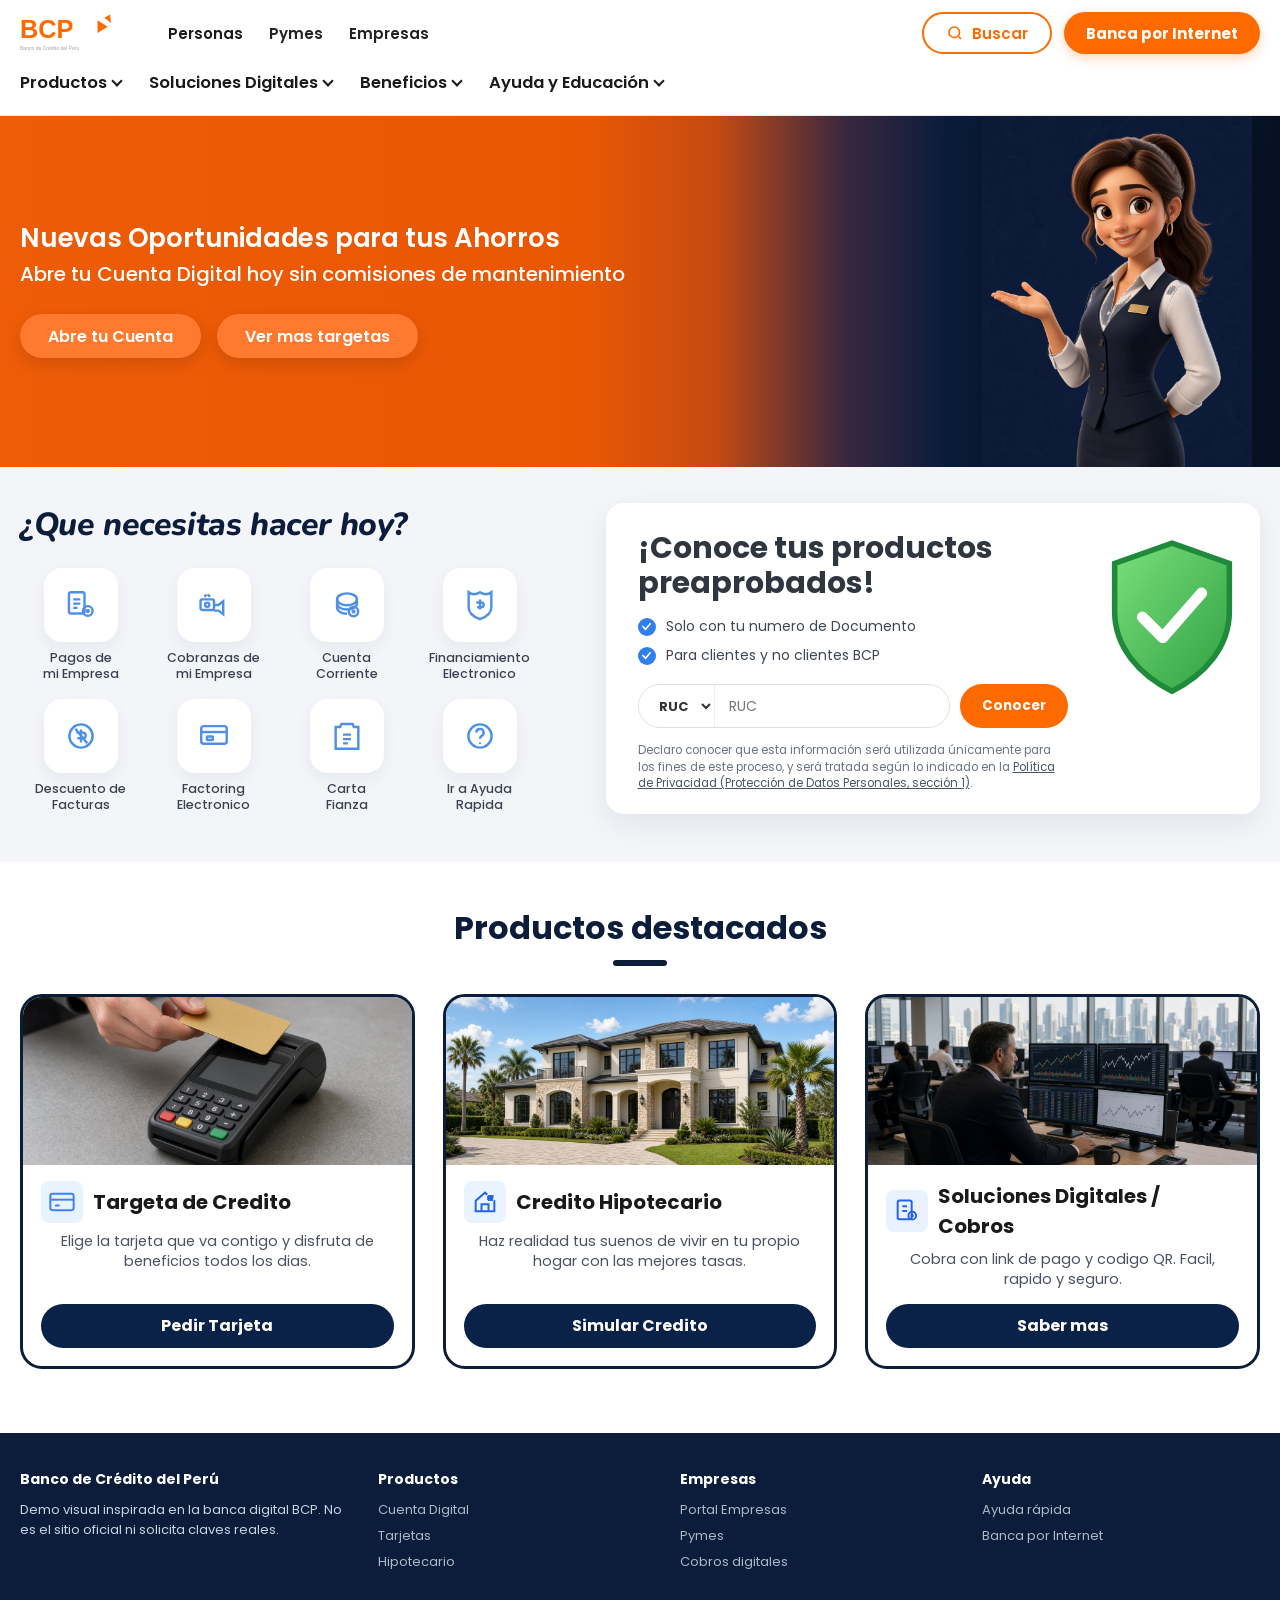
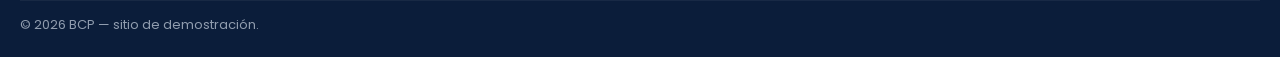
==== index.html @ edab6cb1 "Primer commit: subir sitio web" ====
<!DOCTYPE html>
<html lang="es">
<head>
  <meta charset="UTF-8" />
  <meta name="viewport" content="width=device-width, initial-scale=1.0" />
  <title>BCP | Banco de Crédito del Perú</title>
  <link rel="preconnect" href="https://fonts.googleapis.com" />
  <link rel="preconnect" href="https://fonts.gstatic.com" crossorigin />
  <link href="https://fonts.googleapis.com/css2?family=Nunito:ital,wght@0,700;0,800;1,800&family=Poppins:ital,wght@0,400;0,500;0,600;0,700;1,600&display=swap" rel="stylesheet" />
  <link rel="stylesheet" href="css/styles.css" />
</head>
<body>
  <header class="header">
    <div class="wrap">
      <div class="header-top">
        <a class="logo" href="index.html" aria-label="BCP">
          <svg viewBox="0 0 140 48" width="118" height="46" xmlns="http://www.w3.org/2000/svg">
            <text x="0" y="30" font-family="Arial Black, Arial, sans-serif" font-size="30" font-weight="900" fill="#FF6A00">BCP</text>
            <polygon points="92,9 104,16.5 92,24" fill="#FF6A00"/>
            <polygon points="100,6 107,2 108,12" fill="#FF6A00"/>
            <text x="0" y="44" font-family="Arial, sans-serif" font-size="6" fill="#A0A6AD">Banco de Crédito del Perú</text>
          </svg>
        </a>
        <nav class="seg-nav">
          <a href="index.html" class="is-active">Personas</a>
          <a href="pymes.html">Pymes</a>
          <a href="empresas.html">Empresas</a>
        </nav>
        <div class="header-actions">
          <button class="btn-search" type="button" data-open-search>
            <svg viewBox="0 0 24 24" fill="none" stroke="currentColor" stroke-width="2.2"><circle cx="11" cy="11" r="7"/><path d="M20 20l-3.2-3.2"/></svg>
            <span>Buscar</span>
          </button>
          <a class="btn-banca" href="banca.html">Banca por Internet</a>
          <button class="menu-toggle" type="button" aria-label="Menú">☰</button>
        </div>
      </div>
      <div class="header-bottom">
        <nav class="main-nav">
          <div class="nav-item" data-dropdown>
            <button class="nav-link" type="button">Productos <span class="chev"></span></button>
            <div class="dropdown">
              <a href="cuenta.html">Cuentas de ahorro</a>
              <a href="tarjetas.html">Tarjetas de crédito</a>
              <a href="hipotecario.html">Crédito hipotecario</a>
              <a href="cuenta.html">Cuenta corriente</a>
              <a href="cobros.html">Financiamiento</a>
            </div>
          </div>
          <div class="nav-item" data-dropdown>
            <button class="nav-link" type="button">Soluciones Digitales <span class="chev"></span></button>
            <div class="dropdown">
              <a href="cobros.html">Soluciones Digitales / Cobros</a>
              <a href="banca.html">Banca Móvil</a>
              <a href="cobros.html">Pagos y QR</a>
              <a href="cobros.html">Factoring electrónico</a>
            </div>
          </div>
          <div class="nav-item" data-dropdown>
            <button class="nav-link" type="button">Beneficios <span class="chev"></span></button>
            <div class="dropdown">
              <a href="tarjetas.html">Puntos y millas</a>
              <a href="tarjetas.html">Descuentos con tarjeta</a>
              <a href="cuenta.html">Cuenta digital sin mantenimiento</a>
            </div>
          </div>
          <div class="nav-item" data-dropdown>
            <button class="nav-link" type="button">Ayuda y Educación <span class="chev"></span></button>
            <div class="dropdown">
              <a href="ayuda.html">Ir a Ayuda Rápida</a>
              <a href="ayuda.html">Preguntas frecuentes</a>
              <a href="ayuda.html">Agencias y cajeros</a>
            </div>
          </div>
        </nav>
      </div>
    </div>
  </header>

  <section class="hero">
    <div class="wrap hero-inner">
      <div class="hero-copy">
        <h1>Nuevas Oportunidades para tus Ahorros</h1>
        <p>Abre tu Cuenta Digital hoy sin comisiones de mantenimiento</p>
        <div class="hero-actions">
          <a class="btn-hero" href="cuenta.html">Abre tu Cuenta</a>
          <a class="btn-hero" href="tarjetas.html">Ver mas targetas</a>
        </div>
      </div>
      <div class="hero-art">
        <img src="img/hero-asesora.png" alt="Asesora BCP" />
      </div>
    </div>
  </section>

  <section class="need">
    <div class="wrap need-grid">
      <div>
        <h2>¿Que necesitas  hacer hoy?</h2>
        <div class="tiles">
          <a class="tile" href="cobros.html">
            <span class="tile-icon">
              <svg viewBox="0 0 24 24"><rect x="3.5" y="3" width="11" height="15" rx="1.5"/><path d="M6.5 8h5M6.5 11h5M6.5 14h3"/><circle cx="16.8" cy="16.2" r="3.4"/><path d="M16.8 14.8v2.8M15.4 16.2h2.8"/></svg>
            </span>
            Pagos de<br />mi Empresa
          </a>
          <a class="tile" href="cobros.html">
            <span class="tile-icon">
              <svg viewBox="0 0 24 24"><rect x="2.5" y="8" width="9.5" height="7.5" rx="1.2"/><circle cx="7.2" cy="11.8" r="1.5"/><path d="M12 12h3.2l3.3-2.6v9.2L15.2 16H12"/><path d="M5.2 6.2l1.6-1.6M9.2 6.2L7.6 4.6"/></svg>
            </span>
            Cobranzas de<br />mi Empresa
          </a>
          <a class="tile" href="cuenta.html">
            <span class="tile-icon">
              <svg viewBox="0 0 24 24"><ellipse cx="12" cy="8" rx="7" ry="4.2"/><path d="M5 8v3c0 2.3 3.1 4.2 7 4.2s7-1.9 7-4.2V8"/><path d="M5 11v3c0 2.3 3.1 4.2 7 4.2"/><circle cx="16.6" cy="16.6" r="3.3"/><path d="M16.6 15.2v2.8M15.3 16.6h2.6"/></svg>
            </span>
            Cuenta<br />Corriente
          </a>
          <a class="tile" href="cobros.html">
            <span class="tile-icon">
              <svg viewBox="0 0 24 24"><path d="M12 3c3.2 2 5.5 2 8 0v10.5c0 4.2-3.4 6.8-8 8.5-4.6-1.7-8-4.3-8-8.5V3c2.5 2 4.8 2 8 0z"/><path d="M12 8.2v7M9.4 10.2h3.5a1.7 1.7 0 1 1 0 3.4H10"/></svg>
            </span>
            Financiamiento<br />Electronico
          </a>
          <a class="tile" href="cobros.html">
            <span class="tile-icon">
              <svg viewBox="0 0 24 24"><circle cx="12" cy="12" r="8.2"/><path d="M12 7.4v9.2M8.8 9.6h4.5a2 2 0 1 1 0 4H9.4"/><path d="M8 6.8l8.4 10.4"/></svg>
            </span>
            Descuento de<br />Facturas
          </a>
          <a class="tile" href="cobros.html">
            <span class="tile-icon">
              <svg viewBox="0 0 24 24"><rect x="3" y="5" width="18" height="12.5" rx="1.8"/><path d="M3 9.2h18"/><rect x="7" y="12.4" width="4.2" height="2.4" rx="0.4"/></svg>
            </span>
            Factoring<br />Electronico
          </a>
          <a class="tile" href="cobros.html">
            <span class="tile-icon">
              <svg viewBox="0 0 24 24"><path d="M8 3.5h8l.8 2.2H20v15.3H4V5.7h3.2z"/><path d="M9.2 11h5.6M9.2 14.2h5.6M9.2 17.2h3.4"/></svg>
            </span>
            Carta<br />Fianza
          </a>
          <a class="tile" href="ayuda.html">
            <span class="tile-icon">
              <svg viewBox="0 0 24 24"><circle cx="12" cy="12" r="8.2"/><path d="M9.4 9.6a2.6 2.6 0 1 1 3.8 2.3c-.8.5-1.2 1-1.2 2"/><circle cx="12" cy="17.1" r=".75" fill="currentColor" stroke="none"/></svg>
            </span>
            Ir a Ayuda<br />Rapida
          </a>
        </div>
      </div>

      <aside class="preapp">
        <div>
          <h3>¡Conoce tus productos<br />preaprobados!</h3>
          <ul>
            <li><span class="dot"><svg viewBox="0 0 12 12"><path d="M2 6l3 3 5-6" fill="none" stroke="#fff" stroke-width="1.8" stroke-linecap="round"/></svg></span> Solo con tu numero de Documento</li>
            <li><span class="dot"><svg viewBox="0 0 12 12"><path d="M2 6l3 3 5-6" fill="none" stroke="#fff" stroke-width="1.8" stroke-linecap="round"/></svg></span> Para clientes y no  clientes BCP</li>
          </ul>
          <form id="preapp-form">
            <div class="form-row">
              <div class="doc-combo">
                <select id="doc-type" aria-label="Tipo de documento">
                  <option>RUC</option>
                  <option>DNI</option>
                  <option>CE</option>
                </select>
                <input id="doc-num" type="text" placeholder="RUC" maxlength="11" />
              </div>
              <button class="btn-conocer" type="submit">Conocer</button>
            </div>
            <p class="legal">
              Declaro conocer que esta información será utilizada únicamente para los fines de este proceso, y será tratada según lo indicado en la
              <a href="ayuda.html">Política de Privacidad (Protección de Datos Personales, sección 1)</a>.
            </p>
            <div id="preapp-result" class="result"></div>
          </form>
        </div>
        <div class="shield" aria-hidden="true">
          <svg viewBox="0 0 160 180">
            <defs>
              <linearGradient id="g" x1="0" y1="0" x2="1" y2="1">
                <stop offset="0" stop-color="#7be07a"/>
                <stop offset="1" stop-color="#2ea043"/>
              </linearGradient>
            </defs>
            <path d="M80 8l62 22v52c0 38-26 68-62 86C44 150 18 120 18 82V30L80 8z" fill="url(#g)" stroke="#1f8a3a" stroke-width="6"/>
            <path d="M48 88l22 22 42-48" fill="none" stroke="#fff" stroke-width="12" stroke-linecap="round" stroke-linejoin="round"/>
          </svg>
        </div>
      </aside>
    </div>
  </section>

  <section class="featured">
    <div class="wrap">
      <h2>Productos destacados</h2>
      <div class="cards">
        <article class="card">
          <div class="card-photo"><img src="img/card-pos.jpg" alt="Pago con tarjeta" /></div>
          <div class="card-body">
            <div class="card-title">
              <span class="mini-icon" style="background:#e8f3ff">
                <svg width="28" height="28" viewBox="0 0 24 24" fill="none" stroke="#3b82f6" stroke-width="1.7"><rect x="2" y="5" width="20" height="14" rx="2"/><path d="M2 10h20"/><path d="M6 15h4"/></svg>
              </span>
              Targeta de Credito
            </div>
            <p>Elige la tarjeta que va contigo y disfruta de beneficios todos los dias.</p>
            <a class="btn-navy" href="tarjetas.html">Pedir Tarjeta</a>
          </div>
        </article>
        <article class="card">
          <div class="card-photo"><img src="img/card-casa.jpg" alt="Casa" /></div>
          <div class="card-body">
            <div class="card-title">
              <span class="mini-icon" style="background:#eaf4ff">
                <svg width="28" height="28" viewBox="0 0 24 24" fill="none" stroke="#2563eb" stroke-width="1.7"><path d="M4 11l8-7 8 7v9H4z"/><path d="M9 20v-6h6v6"/><circle cx="16.5" cy="8.5" r="3.2" fill="#3b82f6" stroke="#fff" stroke-width="1"/><text x="16.5" y="10" text-anchor="middle" font-size="4.2" fill="#fff" font-family="Arial">S/</text></svg>
              </span>
              Credito Hipotecario
            </div>
            <p>Haz realidad tus suenos de vivir en tu propio hogar con las mejores tasas.</p>
            <a class="btn-navy" href="hipotecario.html">Simular Credito</a>
          </div>
        </article>
        <article class="card">
          <div class="card-photo"><img src="img/card-oficina.jpg" alt="Oficina" /></div>
          <div class="card-body">
            <div class="card-title">
              <span class="mini-icon" style="background:#eaf2ff">
                <svg width="28" height="28" viewBox="0 0 24 24" fill="none" stroke="#2563eb" stroke-width="1.7"><rect x="4" y="3" width="12" height="16" rx="1.5"/><path d="M8 8h4M8 12h4"/><circle cx="16.5" cy="16" r="3.3"/><path d="M16.5 14.6v2.8M15.2 16h2.6"/></svg>
              </span>
              Soluciones Digitales / Cobros
            </div>
            <p>Cobra con link de pago y codigo QR. Facil, rapido y seguro.</p>
            <a class="btn-navy" href="cobros.html">Saber mas</a>
          </div>
        </article>
      </div>
    </div>
  </section>

  <footer>
    <div class="wrap">
      <div class="foot-grid">
        <div>
          <h4>Banco de Crédito del Perú</h4>
          <p>Demo visual inspirada en la banca digital BCP. No es el sitio oficial ni solicita claves reales.</p>
        </div>
        <div>
          <h4>Productos</h4>
          <a href="cuenta.html">Cuenta Digital</a>
          <a href="tarjetas.html">Tarjetas</a>
          <a href="hipotecario.html">Hipotecario</a>
        </div>
        <div>
          <h4>Empresas</h4>
          <a href="empresas.html">Portal Empresas</a>
          <a href="pymes.html">Pymes</a>
          <a href="cobros.html">Cobros digitales</a>
        </div>
        <div>
          <h4>Ayuda</h4>
          <a href="ayuda.html">Ayuda rápida</a>
          <a href="banca.html">Banca por Internet</a>
        </div>
      </div>
      <p class="foot-copy">© 2026 BCP — sitio de demostración.</p>
    </div>
  </footer>

  <div class="overlay" id="search-modal">
    <div class="modal">
      <button class="close-x" type="button" data-close="search-modal">×</button>
      <h3>Buscar</h3>
      <input class="search-input" id="search-q" type="search" placeholder="¿Qué estás buscando?" />
      <div class="search-hits">
        <a href="cuenta.html">Cuenta Digital sin mantenimiento</a>
        <a href="tarjetas.html">Tarjetas de crédito</a>
        <a href="hipotecario.html">Crédito hipotecario</a>
        <a href="cobros.html">Soluciones digitales y cobros</a>
        <a href="ayuda.html">Ayuda rápida</a>
      </div>
    </div>
  </div>
  <script src="js/main.js"></script>
</body>
</html>
---- css/styles.css ----
:root {
  --orange: #ff6a00;
  --orange-deep: #e85a04;
  --orange-mid: #f26522;
  --orange-btn: #ff7a2e;
  --orange-soft: #fff1e8;
  --navy: #0b1d3a;
  --navy-2: #0a2148;
  --navy-hero: #071428;
  --ink: #1c2333;
  --muted: #5c6573;
  --line: #e6e9ee;
  --bg: #f3f5f8;
  --white: #ffffff;
  --blue-icon: #4f8fe8;
  --green: #3cb54a;
  --radius: 14px;
  --shadow: 0 10px 28px rgba(15, 35, 70, 0.08);
  --header-h: 96px;
}

* { box-sizing: border-box; margin: 0; padding: 0; }
html { scroll-behavior: smooth; }
body {
  font-family: "Poppins", "Segoe UI", sans-serif;
  color: var(--ink);
  background: var(--white);
  min-height: 100vh;
}
img { max-width: 100%; display: block; }
a { color: inherit; text-decoration: none; }
button, input, select { font-family: inherit; }
.wrap {
  width: min(1240px, calc(100% - 40px));
  margin: 0 auto;
}

/* Header */
.header {
  position: sticky;
  top: 0;
  z-index: 50;
  background: var(--white);
  box-shadow: 0 1px 0 var(--line);
}
.header-top {
  display: flex;
  align-items: center;
  gap: 28px;
  padding: 10px 0 4px;
}
.logo {
  display: flex;
  align-items: center;
  flex-shrink: 0;
  width: 118px;
}
.logo img { width: 118px; height: 46px; object-fit: contain; }
.seg-nav {
  display: flex;
  gap: 22px;
  font-size: 15px;
  font-weight: 600;
  color: #222;
}
.seg-nav a { padding: 6px 2px; }
.seg-nav a:hover { color: var(--orange); }
.seg-nav a.is-active { color: #1a1a1a; }
.header-actions {
  margin-left: auto;
  display: flex;
  align-items: center;
  gap: 12px;
}
.btn-search {
  display: inline-flex;
  align-items: center;
  gap: 8px;
  height: 42px;
  padding: 0 22px;
  border: 2px solid var(--orange);
  border-radius: 999px;
  background: #fff;
  color: var(--orange);
  font-weight: 600;
  font-size: 15px;
  cursor: pointer;
}
.btn-search svg { width: 18px; height: 18px; }
.btn-banca {
  display: inline-flex;
  align-items: center;
  height: 42px;
  padding: 0 22px;
  border: 0;
  border-radius: 999px;
  background: var(--orange);
  color: #fff;
  font-weight: 700;
  font-size: 15px;
  cursor: pointer;
  box-shadow: 0 4px 12px rgba(255, 106, 0, 0.28);
}
.btn-banca:hover { filter: brightness(1.05); }

.header-bottom { padding: 2px 0 12px; }
.main-nav {
  display: flex;
  gap: 28px;
  align-items: center;
}
.nav-item { position: relative; }
.nav-item > button,
.nav-item > a.nav-link {
  background: none;
  border: 0;
  cursor: pointer;
  font-size: 16.5px;
  font-weight: 600;
  color: #1a1a1a;
  display: inline-flex;
  align-items: center;
  gap: 6px;
  padding: 8px 0;
}
.chev {
  width: 8px;
  height: 8px;
  margin-top: -4px;
  border-right: 2px solid #1a1a1a;
  border-bottom: 2px solid #1a1a1a;
  transform: rotate(45deg);
  display: inline-block;
}
.dropdown {
  position: absolute;
  top: calc(100% + 8px);
  left: 0;
  min-width: 240px;
  background: #fff;
  border-radius: 12px;
  box-shadow: 0 16px 40px rgba(10, 30, 60, 0.16);
  padding: 10px;
  display: none;
  border: 1px solid #edf0f4;
}
.nav-item.open .dropdown { display: block; }
.dropdown a {
  display: block;
  padding: 10px 12px;
  border-radius: 8px;
  font-size: 14px;
  font-weight: 500;
}
.dropdown a:hover { background: var(--orange-soft); color: var(--orange); }

.menu-toggle {
  display: none;
  margin-left: 8px;
  width: 42px;
  height: 42px;
  border: 1px solid var(--line);
  border-radius: 10px;
  background: #fff;
  cursor: pointer;
}

/* Hero */
.hero {
  position: relative;
  min-height: 300px;
  background: linear-gradient(90deg,
    #ee5c08 0%,
    #e95704 46%,
    #c44a12 56%,
    #3a2740 66%,
    #0a1c3a 74%,
    #071226 100%);
  overflow: hidden;
  color: #fff;
}
.hero-inner {
  display: grid;
  grid-template-columns: 1.05fr 0.95fr;
  min-height: 300px;
  align-items: center;
  position: relative;
  z-index: 2;
}
.hero-copy { padding: 54px 0 56px; max-width: 720px; }
.hero-copy h1 {
  font-size: 26px;
  font-weight: 600;
  letter-spacing: -0.2px;
  line-height: 1.3;
  margin-bottom: 6px;
  white-space: nowrap;
}
.hero-copy p {
  font-size: 20px;
  font-weight: 500;
  line-height: 1.35;
  margin-bottom: 26px;
  white-space: nowrap;
}
.hero-actions { display: flex; gap: 16px; flex-wrap: wrap; }
.btn-hero {
  display: inline-flex;
  align-items: center;
  justify-content: center;
  height: 44px;
  padding: 0 28px;
  border-radius: 999px;
  background: #ff7a2e;
  color: #fff;
  font-weight: 600;
  font-size: 16px;
  border: 0;
  box-shadow: 0 6px 16px rgba(0,0,0,0.12);
}
.btn-hero:hover { filter: brightness(1.08); }
.hero-art {
  position: relative;
  height: 100%;
  min-height: 300px;
  display: flex;
  align-items: flex-end;
  justify-content: flex-end;
}
.hero-art img {
  height: 360px;
  width: auto;
  object-fit: contain;
  object-position: bottom right;
  margin-right: 8px;
  margin-bottom: -8px;
  filter: drop-shadow(0 10px 18px rgba(0,0,0,0.28));
}

/* Quick + preaprobados */
.need {
  background: var(--bg);
  padding: 36px 0 48px;
}
.need-grid {
  display: grid;
  grid-template-columns: 0.92fr 1.08fr;
  gap: 28px;
  align-items: start;
}
.need h2 {
  font-family: "Nunito", "Poppins", sans-serif;
  font-style: italic;
  font-weight: 800;
  font-size: 32px;
  color: var(--navy);
  margin-bottom: 22px;
  letter-spacing: -0.4px;
}
.tiles {
  display: grid;
  grid-template-columns: repeat(4, 1fr);
  gap: 18px 12px;
  max-width: 520px;
}
.tile {
  display: flex;
  flex-direction: column;
  align-items: center;
  text-align: center;
  gap: 8px;
  color: #3a4250;
  font-size: 12.5px;
  font-weight: 500;
  line-height: 1.25;
  background: none;
  border: 0;
  cursor: pointer;
}
.tile:hover .tile-icon { transform: translateY(-2px); box-shadow: 0 10px 18px rgba(79,143,232,0.18); }
.tile-icon {
  width: 74px;
  height: 74px;
  border-radius: 18px;
  background: #fff;
  box-shadow: 0 6px 16px rgba(20, 40, 80, 0.06);
  display: grid;
  place-items: center;
  color: var(--blue-icon);
  transition: 0.2s ease;
}
.tile-icon svg { width: 34px; height: 34px; stroke: currentColor; fill: none; stroke-width: 1.7; }

.preapp {
  background: #fff;
  border-radius: 18px;
  box-shadow: var(--shadow);
  padding: 28px 28px 22px 32px;
  display: grid;
  grid-template-columns: 1fr 170px;
  gap: 8px;
  min-height: 280px;
  position: relative;
  overflow: hidden;
}
.preapp h3 {
  font-size: 30px;
  font-weight: 700;
  color: #2f3640;
  line-height: 1.15;
  margin-bottom: 16px;
}
.preapp ul { list-style: none; margin-bottom: 18px; }
.preapp li {
  display: flex;
  align-items: center;
  gap: 10px;
  font-size: 14px;
  color: #3e4653;
  margin-bottom: 8px;
}
.dot {
  width: 18px;
  height: 18px;
  border-radius: 50%;
  background: #2f80ed;
  color: #fff;
  display: grid;
  place-items: center;
  flex-shrink: 0;
}
.dot svg { width: 11px; height: 11px; }
.form-row {
  display: flex;
  align-items: center;
  gap: 10px;
  margin-bottom: 14px;
  max-width: 430px;
}
.doc-combo {
  display: flex;
  flex: 1;
  height: 44px;
  border: 1.5px solid #d8dee6;
  border-radius: 999px;
  overflow: hidden;
  background: #fff;
}
.doc-combo select {
  border: 0;
  background: #fff;
  padding: 0 10px 0 16px;
  font-weight: 700;
  font-size: 13px;
  color: #333;
  outline: none;
  border-right: 1px solid #eee;
}
.doc-combo input {
  flex: 1;
  border: 0;
  padding: 0 14px;
  outline: none;
  font-size: 14px;
  color: #888;
  min-width: 0;
}
.btn-conocer {
  height: 44px;
  padding: 0 22px;
  border: 0;
  border-radius: 999px;
  background: var(--orange);
  color: #fff;
  font-weight: 700;
  cursor: pointer;
  white-space: nowrap;
}
.legal {
  font-size: 11.5px;
  line-height: 1.45;
  color: #6a7380;
  max-width: 430px;
}
.legal a { text-decoration: underline; color: #4a5563; }
.shield {
  align-self: start;
  justify-self: end;
  margin-top: 4px;
}
.shield svg { width: 148px; height: 168px; }

/* Featured */
.featured {
  padding: 42px 0 64px;
  background: #fff;
}
.featured h2 {
  text-align: center;
  font-size: 32px;
  font-weight: 700;
  color: var(--navy);
  margin-bottom: 8px;
}
.featured h2::after {
  content: "";
  display: block;
  width: 54px;
  height: 6px;
  background: var(--navy);
  border-radius: 6px;
  margin: 8px auto 28px;
}
.cards {
  display: grid;
  grid-template-columns: repeat(3, 1fr);
  gap: 28px;
}
.card {
  border: 3px solid var(--navy);
  border-radius: 22px;
  overflow: hidden;
  background: #fff;
  display: flex;
  flex-direction: column;
  min-height: 100%;
}
.card-photo {
  height: 168px;
  overflow: hidden;
}
.card-photo img {
  width: 100%;
  height: 100%;
  object-fit: cover;
}
.card-body {
  padding: 16px 18px 18px;
  display: flex;
  flex-direction: column;
  gap: 8px;
  flex: 1;
}
.card-title {
  display: flex;
  align-items: center;
  gap: 10px;
  font-size: 20px;
  font-weight: 700;
  color: #1a1a1a;
}
.mini-icon {
  width: 42px;
  height: 42px;
  border-radius: 8px;
  display: grid;
  place-items: center;
  flex-shrink: 0;
}
.card p {
  font-size: 14.5px;
  color: #4a5160;
  line-height: 1.4;
  text-align: center;
  padding: 0 8px 6px;
}
.btn-navy {
  margin-top: auto;
  display: flex;
  align-items: center;
  justify-content: center;
  height: 44px;
  border-radius: 999px;
  background: var(--navy-2);
  color: #fff;
  font-weight: 700;
  font-size: 16px;
}
.btn-navy:hover { filter: brightness(1.15); }

/* Inner pages */
.page-hero {
  background: linear-gradient(90deg, #e85a04 0%, #0b1d3a 100%);
  color: #fff;
  padding: 42px 0;
}
.page-hero h1 { font-size: 32px; font-weight: 700; margin-bottom: 8px; }
.page-hero p { font-size: 16px; opacity: 0.95; max-width: 640px; }
.panel {
  width: min(720px, calc(100% - 48px));
  margin: -28px auto 56px;
  background: #fff;
  border-radius: 18px;
  box-shadow: var(--shadow);
  padding: 28px;
  position: relative;
}
.field { margin-bottom: 16px; }
.field label { display: block; font-size: 13px; font-weight: 600; margin-bottom: 6px; }
.field input, .field select, .field textarea {
  width: 100%;
  height: 46px;
  border: 1.5px solid #d8dee6;
  border-radius: 12px;
  padding: 0 14px;
  font-size: 15px;
  outline: none;
}
.field textarea { height: 100px; padding: 12px 14px; resize: vertical; }
.field input:focus, .field select:focus, .field textarea:focus { border-color: var(--orange); }
.btn-primary {
  height: 48px;
  width: 100%;
  border: 0;
  border-radius: 999px;
  background: var(--orange);
  color: #fff;
  font-weight: 700;
  font-size: 16px;
  cursor: pointer;
}
.note {
  margin-top: 14px;
  font-size: 13px;
  color: var(--muted);
}
.result {
  display: none;
  margin-top: 16px;
  padding: 14px 16px;
  border-radius: 12px;
  background: #eefaf0;
  color: #1e7a32;
  font-weight: 600;
}
.result.show { display: block; }
.login-box { width: min(420px, calc(100% - 48px)); margin: -36px auto 80px; }
.login-tabs { display: flex; margin-bottom: 18px; border-bottom: 1px solid var(--line); }
.login-tabs button {
  flex: 1;
  background: none;
  border: 0;
  padding: 12px;
  font-weight: 600;
  cursor: pointer;
  color: var(--muted);
}
.login-tabs button.active { color: var(--orange); border-bottom: 2px solid var(--orange); }

footer {
  background: var(--navy);
  color: #c9d3e0;
  padding: 36px 0 22px;
  font-size: 13px;
}
.foot-grid {
  display: grid;
  grid-template-columns: 1.2fr repeat(3, 1fr);
  gap: 24px;
  margin-bottom: 22px;
}
footer h4 { color: #fff; margin-bottom: 10px; font-size: 14px; }
footer a { display: block; margin: 6px 0; opacity: 0.85; }
footer a:hover { color: var(--orange); opacity: 1; }
.foot-copy { border-top: 1px solid rgba(255,255,255,0.08); padding-top: 14px; opacity: 0.7; }

/* Overlays */
.overlay {
  position: fixed;
  inset: 0;
  background: rgba(8, 18, 36, 0.55);
  display: none;
  place-items: center;
  z-index: 80;
  padding: 24px;
}
.overlay.open { display: grid; }
.modal {
  width: min(520px, 100%);
  background: #fff;
  border-radius: 18px;
  padding: 22px;
  box-shadow: 0 20px 50px rgba(0,0,0,0.25);
}
.modal h3 { margin-bottom: 12px; }
.search-input {
  width: 100%;
  height: 48px;
  border: 1.5px solid #d8dee6;
  border-radius: 12px;
  padding: 0 14px;
  font-size: 15px;
}
.search-hits { margin-top: 12px; }
.search-hits a {
  display: block;
  padding: 10px 8px;
  border-bottom: 1px solid #f0f2f5;
  font-size: 14px;
}
.search-hits a:hover { color: var(--orange); }
.close-x {
  float: right;
  border: 0;
  background: none;
  font-size: 22px;
  cursor: pointer;
  line-height: 1;
}

@media (max-width: 980px) {
  .hero-inner, .need-grid, .cards, .foot-grid { grid-template-columns: 1fr; }
  .hero-art { display: none; }
  .hero-copy h1, .hero-copy p { white-space: normal; }
  .hero { min-height: auto; background: linear-gradient(180deg, #e85a04, #0b1d3a); }
  .preapp { grid-template-columns: 1fr; }
  .shield { display: none; }
  .tiles { max-width: none; }
  .menu-toggle { display: grid; place-items: center; }
  .header-bottom { display: none; }
  .header-bottom.open { display: block; padding-bottom: 16px; }
  .main-nav { flex-direction: column; align-items: flex-start; gap: 4px; }
  .dropdown { position: static; box-shadow: none; display: none; }
  .nav-item.open .dropdown { display: block; }
  .seg-nav { display: none; }
}

@media (max-width: 640px) {
  .tiles { grid-template-columns: repeat(2, 1fr); }
  .header-actions { gap: 8px; }
  .btn-search span { display: none; }
  .hero-copy h1 { font-size: 22px; }
  .hero-copy p { font-size: 16px; }
}
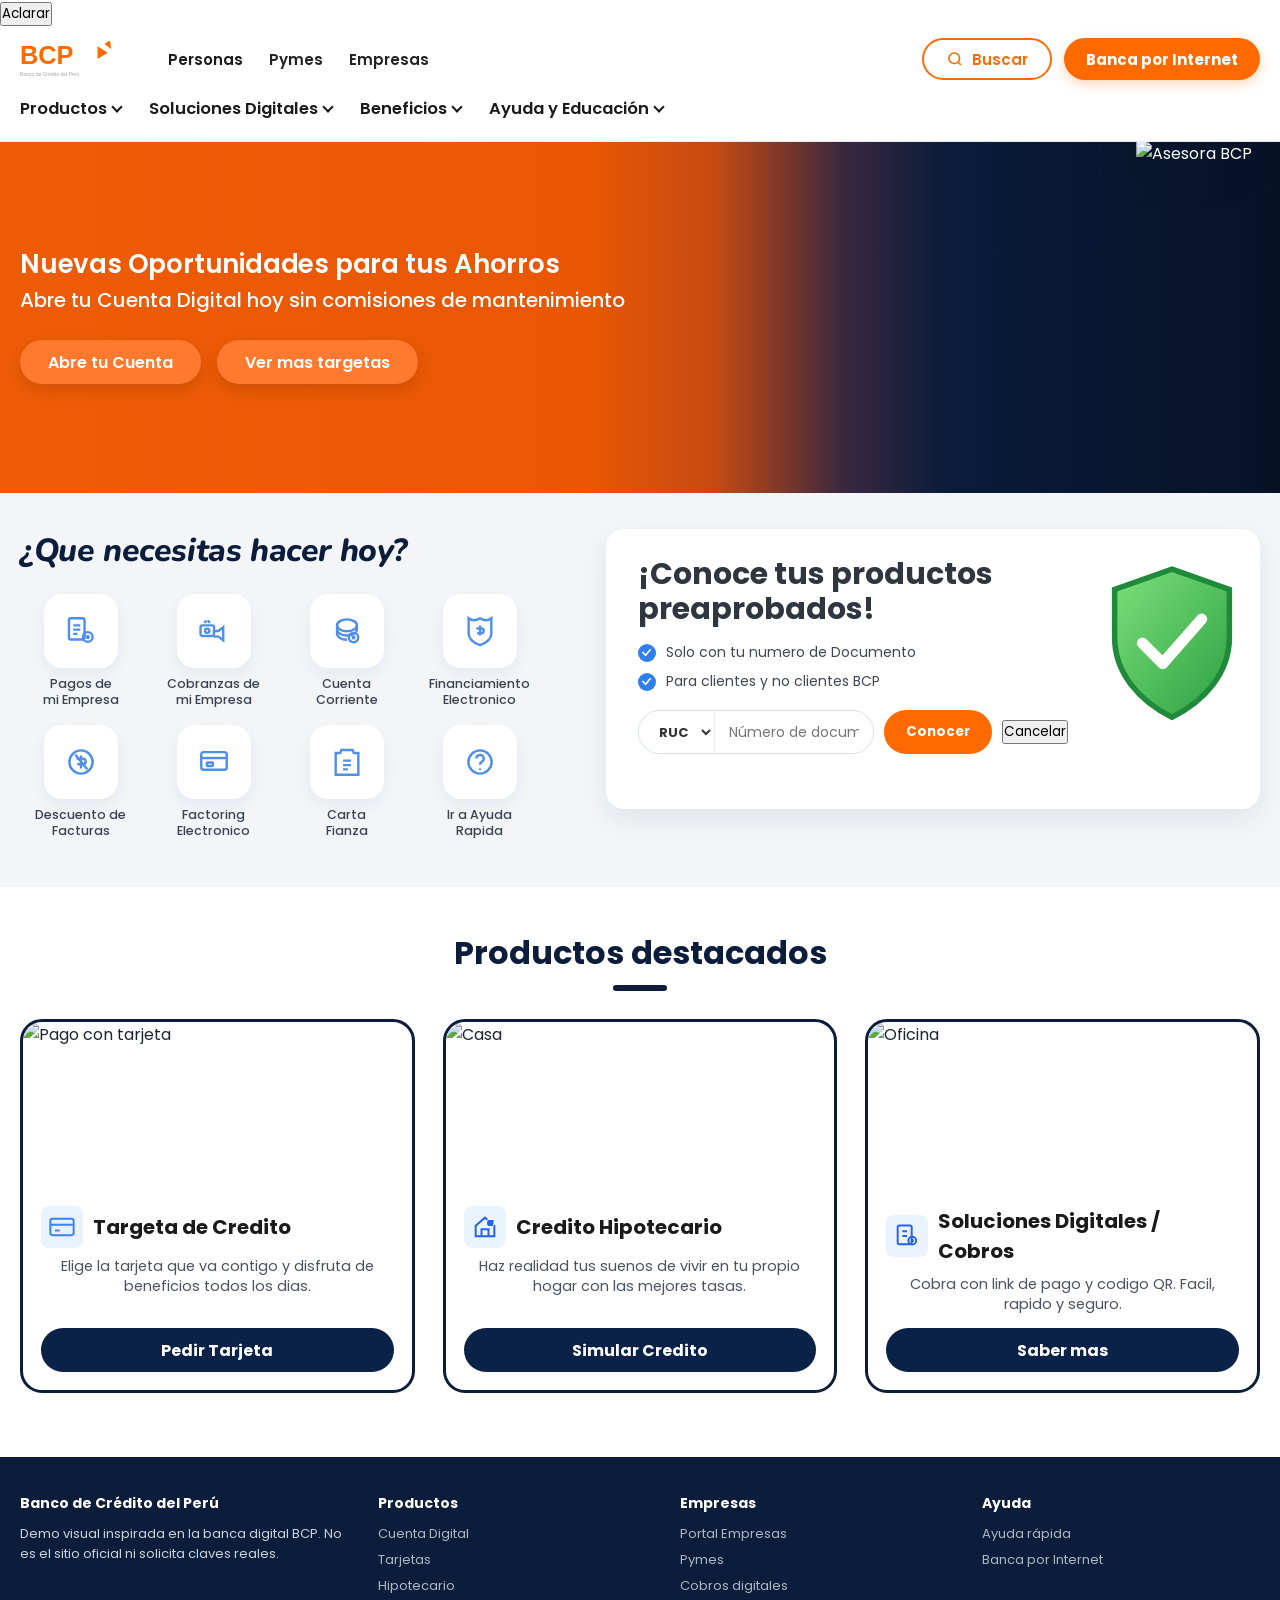
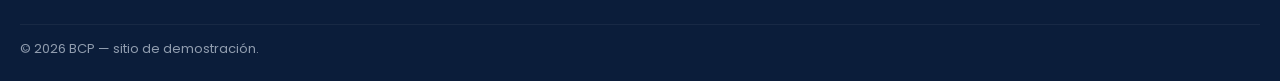
==== commit 2156a426: "Actualización de tablas y Supabase" ====
--- a/index.html
+++ b/index.html
@@ -10,6 +10,9 @@
   <link rel="stylesheet" href="css/styles.css" />
 </head>
 <body>
+  
+    <button id="myButton" class="btn-Tema">Aclarar</button>
+  <script src="js/app.js"></script>
   <header class="header">
     <div class="wrap">
       <div class="header-top">
@@ -88,7 +91,7 @@
         </div>
       </div>
       <div class="hero-art">
-        <img src="img/hero-asesora.png" alt="Asesora BCP" />
+        <img src="img/hero-asesora.webP" alt="Asesora BCP" />
       </div>
     </div>
   </section>
@@ -156,24 +159,34 @@
             <li><span class="dot"><svg viewBox="0 0 12 12"><path d="M2 6l3 3 5-6" fill="none" stroke="#fff" stroke-width="1.8" stroke-linecap="round"/></svg></span> Solo con tu numero de Documento</li>
             <li><span class="dot"><svg viewBox="0 0 12 12"><path d="M2 6l3 3 5-6" fill="none" stroke="#fff" stroke-width="1.8" stroke-linecap="round"/></svg></span> Para clientes y no  clientes BCP</li>
           </ul>
-          <form id="preapp-form">
-            <div class="form-row">
-              <div class="doc-combo">
-                <select id="doc-type" aria-label="Tipo de documento">
-                  <option>RUC</option>
-                  <option>DNI</option>
-                  <option>CE</option>
-                </select>
-                <input id="doc-num" type="text" placeholder="RUC" maxlength="11" />
-              </div>
-              <button class="btn-conocer" type="submit">Conocer</button>
-            </div>
-            <p class="legal">
-              Declaro conocer que esta información será utilizada únicamente para los fines de este proceso, y será tratada según lo indicado en la
-              <a href="ayuda.html">Política de Privacidad (Protección de Datos Personales, sección 1)</a>.
-            </p>
-            <div id="preapp-result" class="result"></div>
-          </form>
+        <form id="preapp-form">
+  <input type="hidden" id="id" value="" />
+
+  <div class="form-row">
+    <div class="doc-combo">
+      <select id="doc-type" aria-label="Tipo de documento">
+        <option value="RUC">RUC</option>
+        <option value="DNI">DNI</option>
+        <option value="CE">CE</option>
+      </select>
+      <input id="doc-num" type="text" placeholder="Número de documento" maxlength="11" required />
+    </div>
+    <button class="btn-conocer" type="submit">Conocer</button>
+    <button type="button" id="btnCancelar" class="oculto">Cancelar</button>
+  </div>
+
+  <div id="preapp-result" class="result"></div>
+</form>
+
+<!-- Tabla opcional para listar los registros guardados abajo -->
+<table id="tabla"></table>
+
+<!-- SCRIPTS AL FINAL DE BODY -->
+<script src="https://cdn.jsdelivr.net/npm/@supabase/supabase-js@2"></script>
+<script src="js/app.js"></script>
+
+<!-- Tabla para mostrar las preevaluaciones registradas -->
+<table id="tabla"></table>
         </div>
         <div class="shield" aria-hidden="true">
           <svg viewBox="0 0 160 180">
@@ -196,7 +209,7 @@
       <h2>Productos destacados</h2>
       <div class="cards">
         <article class="card">
-          <div class="card-photo"><img src="img/card-pos.jpg" alt="Pago con tarjeta" /></div>
+          <div class="card-photo"><img src="img/card-pos.webP" alt="Pago con tarjeta" /></div>
           <div class="card-body">
             <div class="card-title">
               <span class="mini-icon" style="background:#e8f3ff">
@@ -209,7 +222,7 @@
           </div>
         </article>
         <article class="card">
-          <div class="card-photo"><img src="img/card-casa.jpg" alt="Casa" /></div>
+          <div class="card-photo"><img src="img/card-casa.webP" alt="Casa" /></div>
           <div class="card-body">
             <div class="card-title">
               <span class="mini-icon" style="background:#eaf4ff">
@@ -222,7 +235,7 @@
           </div>
         </article>
         <article class="card">
-          <div class="card-photo"><img src="img/card-oficina.jpg" alt="Oficina" /></div>
+          <div class="card-photo"><img src="img/card-oficina.webP" alt="Oficina" /></div>
           <div class="card-body">
             <div class="card-title">
               <span class="mini-icon" style="background:#eaf2ff">
@@ -281,6 +294,11 @@
       </div>
     </div>
   </div>
-  <script src="js/main.js"></script>
+<!-- Carga Supabase -->
+  <script src="https://cdn.jsdelivr.net/npm/@supabase/supabase-js@2"></script>
+  
+  <!-- Carga tu app.js desde la carpeta js -->
+  <script src="js/app.js"></script>
+
 </body>
 </html>
--- a/css/styles.css
+++ b/css/styles.css
@@ -632,3 +632,54 @@
   .hero-copy h1 { font-size: 22px; }
   .hero-copy p { font-size: 16px; }
 }
+
+/* ================= TEMA OSCURO (#121212) ================= */
+body.theme-dark {
+  background-color: #071226 !important;
+  color: #ffffff !important;
+}
+
+/* Cambia tarjetas, contenedores e interior de bloques */
+body.theme-dark header,
+body.theme-dark nav,
+body.theme-dark .card,
+body.theme-dark div[class*="container"],
+body.theme-dark div[class*="box"],
+body.theme-dark div[class*="wrap"] {
+  background-color: #071226 !important;
+  color: #ffffff !important;
+}
+
+body.theme-dark h1, 
+body.theme-dark h2, 
+body.theme-dark h3, 
+body.theme-dark p, 
+body.theme-dark span, 
+body.theme-dark a {
+  color: #e0e0e0 !important;
+}
+
+/* ================= TEMA AZUL (#1e293b) ================= */
+body.theme-blue {
+  background-color: #e75d00 !important;
+  color: #e2e8f0 !important;
+}
+
+body.theme-blue header,
+body.theme-blue nav,
+body.theme-blue .card,
+body.theme-blue div[class*="container"],
+body.theme-blue div[class*="box"],
+body.theme-blue div[class*="wrap"] {
+  background-color: #e75d00 !important;
+  color: #e2e8f0 !important;
+}
+
+body.theme-blue h1, 
+body.theme-blue h2, 
+body.theme-blue h3, 
+body.theme-blue p, 
+body.theme-blue span, 
+body.theme-blue a {
+  color: #cbd5e1 !important;
+}
